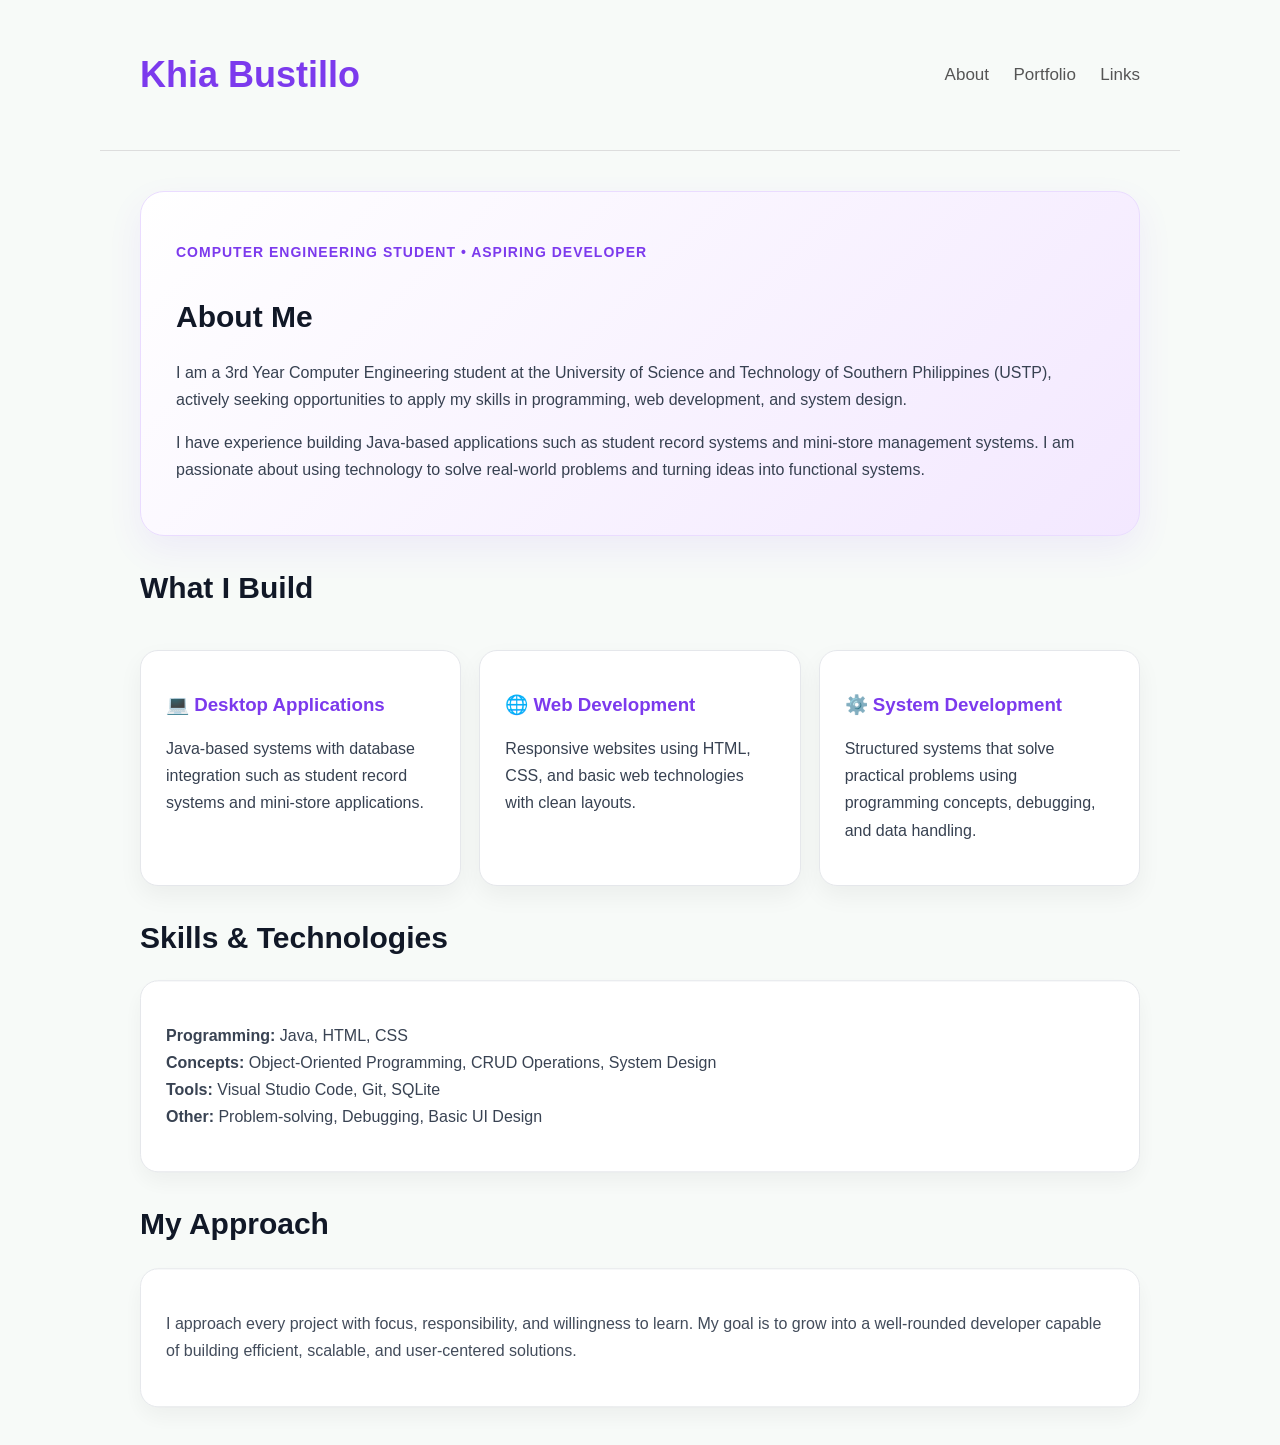
==== index.html @ eaead212 "update portfolio" ====
<!DOCTYPE html>
<html>
<head>
  <title>Khia Bustillo</title>
  <link rel="stylesheet" href="style.css">
</head>

<body>
<header>
  <h1>Khia Bustillo</h1>
  <nav>
    <a href="index.html">About</a>
    <a href="portfolio.html">Portfolio</a>
    <a href="links.html">Links</a>
  </nav>
</header>

<main>
  <section class="hero">
    <p class="tag">Computer Engineering Student • Aspiring Developer</p>
    <h2>About Me</h2>
    <p>
      I am a 3rd Year Computer Engineering student at the University of Science and Technology of Southern Philippines (USTP), actively seeking opportunities to apply my skills in programming, web development, and system design.
    </p>
    <p>
      I have experience building Java-based applications such as student record systems and mini-store management systems. I am passionate about using technology to solve real-world problems and turning ideas into functional systems.
    </p>
  </section>

  <h2>What I Build</h2>

  <section class="grid">
    <div class="card">
      <h3>💻 Desktop Applications</h3>
      <p>Java-based systems with database integration such as student record systems and mini-store applications.</p>
    </div>

    <div class="card">
      <h3>🌐 Web Development</h3>
      <p>Responsive websites using HTML, CSS, and basic web technologies with clean layouts.</p>
    </div>

    <div class="card">
      <h3>⚙️ System Development</h3>
      <p>Structured systems that solve practical problems using programming concepts, debugging, and data handling.</p>
    </div>
  </section>

  <h2>Skills & Technologies</h2>

  <div class="card">
    <p>
      <strong>Programming:</strong> Java, HTML, CSS <br>
      <strong>Concepts:</strong> Object-Oriented Programming, CRUD Operations, System Design <br>
      <strong>Tools:</strong> Visual Studio Code, Git, SQLite <br>
      <strong>Other:</strong> Problem-solving, Debugging, Basic UI Design
    </p>
  </div>

  <h2>My Approach</h2>

  <div class="card">
    <p>
      I approach every project with focus, responsibility, and willingness to learn. My goal is to grow into a well-rounded developer capable of building efficient, scalable, and user-centered solutions.
    </p>
  </div>
</main>

<script src="https://cdnjs.cloudflare.com/ajax/libs/gsap/3.12.5/gsap.min.js"></script>
<script src="script.js"></script>
</body>
</html>
---- style.css ----
body {
  font-family: Arial, sans-serif;
  margin: 0;
  background: #f7faf8;
  color: #374151;
}

header {
  max-width: 1000px;
  margin: auto;
  padding: 30px 40px;
  display: flex;
  justify-content: space-between;
  align-items: center;
  border-bottom: 1px solid #ddd;
}

h1 {
  color: #7c3aed;
  font-size: 36px;
}

nav a {
  margin-left: 20px;
  text-decoration: none;
  color: #555;
  font-size: 17px;
}

nav a:hover {
  color: #7c3aed;
}

main {
  max-width: 1000px;
  margin: auto;
  padding: 40px;
}

h2 {
  color: #111827;
  margin-top: 35px;
  font-size: 30px;
}

h3 {
  color: #7c3aed;
}

p {
  line-height: 1.7;
  font-size: 16px;
}

.hero {
  background: linear-gradient(135deg, #ffffff, #f3e8ff);
  border: 1px solid #eadcff;
  border-radius: 24px;
  padding: 35px;
  margin-bottom: 35px;
  box-shadow: 0 14px 35px rgba(124, 58, 237, 0.08);
}

.tag {
  color: #7c3aed;
  font-weight: bold;
  letter-spacing: 1px;
  text-transform: uppercase;
  font-size: 14px;
}

.subtitle {
  color: #555;
}

.grid {
  display: grid;
  grid-template-columns: repeat(3, 1fr);
  gap: 18px;
}

.card {
  background: white;
  border: 1px solid #e5e7eb;
  padding: 25px;
  border-radius: 18px;
  margin-top: 20px;
  box-shadow: 0 10px 25px rgba(0, 0, 0, 0.05);
  transition: 0.3s ease;
}

.card:hover {
  transform: translateY(-5px);
  box-shadow: 0 16px 35px rgba(0, 0, 0, 0.08);
}

.links-grid {
  display: grid;
  grid-template-columns: 1.2fr 0.8fr;
  gap: 24px;
}

.link-card {
  background: white;
  border: 1px solid #e5e7eb;
  border-radius: 24px;
  padding: 28px;
  box-shadow: 0 14px 35px rgba(0, 0, 0, 0.06);
}

.link-card h3 {
  margin-bottom: 20px;
}

.premium-link {
  display: flex;
  flex-direction: column;
  gap: 4px;
  padding: 16px 18px;
  margin-bottom: 14px;
  border-radius: 16px;
  background: #f8fafc;
  border: 1px solid #e5e7eb;
  text-decoration: none;
  color: #111827;
  transition: 0.3s ease;
}

.premium-link span {
  color: #111827;
  font-weight: 700;
  font-size: 17px;
}

.premium-link small {
  color: #64748b;
}

.premium-link:hover {
  background: #f3e8ff;
  border-color: #7c3aed;
  transform: translateY(-4px);
  box-shadow: 0 10px 24px rgba(124, 58, 237, 0.12);
}

@media (max-width: 768px) {
  header {
    flex-direction: column;
    gap: 15px;
    text-align: center;
  }

  nav a {
    margin: 0 8px;
  }

  main {
    padding: 25px;
  }

  .grid,
  .links-grid {
    grid-template-columns: 1fr;
  }
}
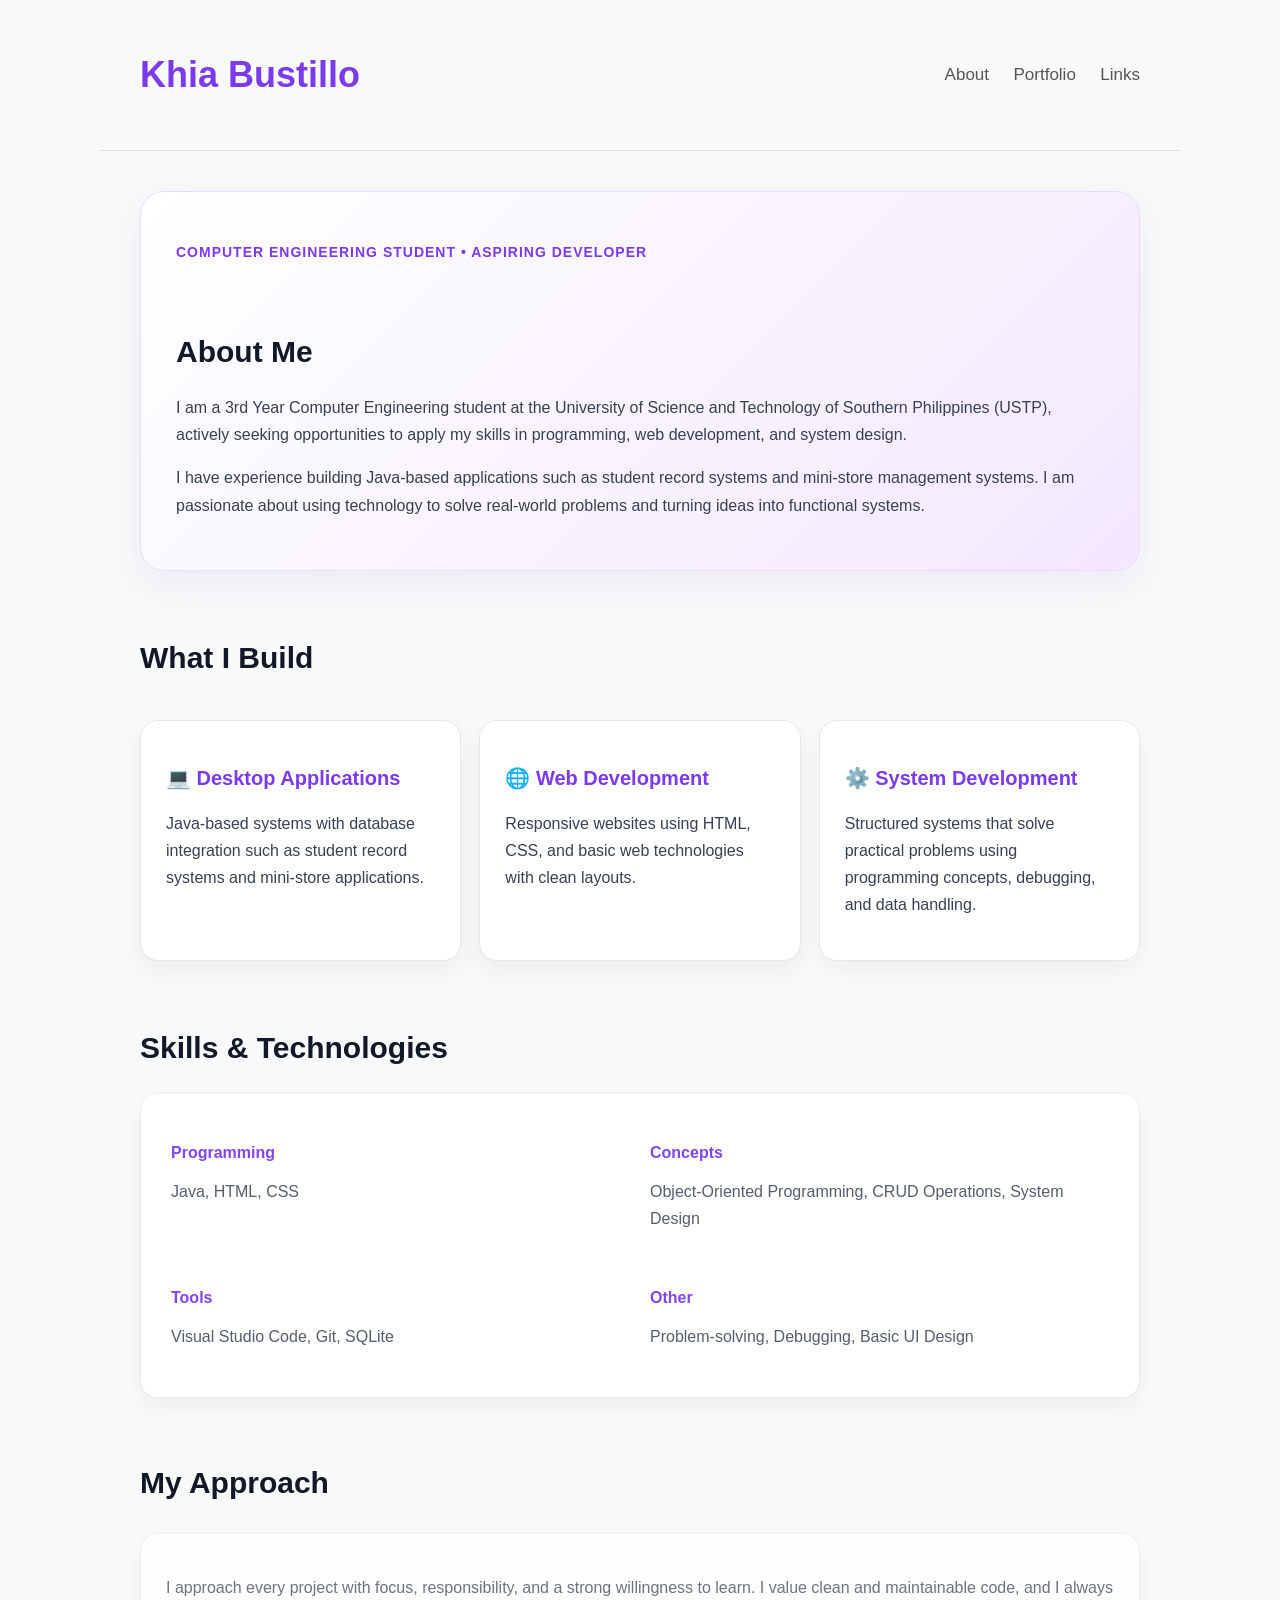
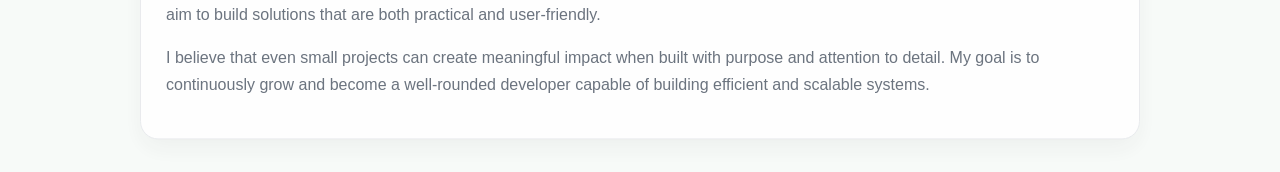
==== commit e88da52b: "improve sections layout" ====
--- a/index.html
+++ b/index.html
@@ -31,37 +31,55 @@
 
   <section class="grid">
     <div class="card">
-      <h3>💻 Desktop Applications</h3>
+      <h3 class="card-title">💻 Desktop Applications</h3>
       <p>Java-based systems with database integration such as student record systems and mini-store applications.</p>
     </div>
 
     <div class="card">
-      <h3>🌐 Web Development</h3>
+      <h3 class="card-title">🌐 Web Development</h3>
       <p>Responsive websites using HTML, CSS, and basic web technologies with clean layouts.</p>
     </div>
 
     <div class="card">
-      <h3>⚙️ System Development</h3>
+      <h3 class="card-title">⚙️ System Development</h3>
       <p>Structured systems that solve practical problems using programming concepts, debugging, and data handling.</p>
     </div>
   </section>
 
   <h2>Skills & Technologies</h2>
 
-  <div class="card">
-    <p>
-      <strong>Programming:</strong> Java, HTML, CSS <br>
-      <strong>Concepts:</strong> Object-Oriented Programming, CRUD Operations, System Design <br>
-      <strong>Tools:</strong> Visual Studio Code, Git, SQLite <br>
-      <strong>Other:</strong> Problem-solving, Debugging, Basic UI Design
-    </p>
+  <div class="card skills-card">
+    <div class="skills-grid">
+      <div>
+        <h4>Programming</h4>
+        <p>Java, HTML, CSS</p>
+      </div>
+
+      <div>
+        <h4>Concepts</h4>
+        <p>Object-Oriented Programming, CRUD Operations, System Design</p>
+      </div>
+
+      <div>
+        <h4>Tools</h4>
+        <p>Visual Studio Code, Git, SQLite</p>
+      </div>
+
+      <div>
+        <h4>Other</h4>
+        <p>Problem-solving, Debugging, Basic UI Design</p>
+      </div>
+    </div>
   </div>
 
   <h2>My Approach</h2>
 
-  <div class="card">
+  <div class="card approach-card">
     <p>
-      I approach every project with focus, responsibility, and willingness to learn. My goal is to grow into a well-rounded developer capable of building efficient, scalable, and user-centered solutions.
+      I approach every project with focus, responsibility, and a strong willingness to learn. I value clean and maintainable code, and I always aim to build solutions that are both practical and user-friendly.
+    </p>
+    <p>
+      I believe that even small projects can create meaningful impact when built with purpose and attention to detail. My goal is to continuously grow and become a well-rounded developer capable of building efficient and scalable systems.
     </p>
   </div>
 </main>
--- a/style.css
+++ b/style.css
@@ -162,4 +162,65 @@
   .links-grid {
     grid-template-columns: 1fr;
   }
+}
+
+.premium-link,
+.premium-link span,
+.premium-link small {
+  opacity: 1;
+  visibility: visible;
+}
+
+.card,
+.card h3,
+.card p {
+  opacity: 1;
+  visibility: visible;
+}
+
+.card-title {
+  display: flex;
+  align-items: center;
+  gap: 10px;
+  color: #7c3aed;
+  font-size: 20px;
+}
+
+.skills-card {
+  padding: 30px;
+}
+
+.skills-grid {
+  display: grid;
+  grid-template-columns: 1fr 1fr;
+  gap: 20px;
+}
+
+.skills-grid h4 {
+  margin-bottom: 5px;
+  color: #7c3aed;
+}
+
+.skills-grid p {
+  color: #4b5563;
+}
+
+.approach-card p {
+  margin-bottom: 15px;
+  color: #4b5563;
+}
+
+.grid {
+  margin-bottom: 60px;
+}
+
+h2 {
+  margin-top: 70px;
+  margin-bottom: 25px;
+}
+
+@media (max-width: 768px) {
+  .skills-grid {
+    grid-template-columns: 1fr;
+  }
 }
